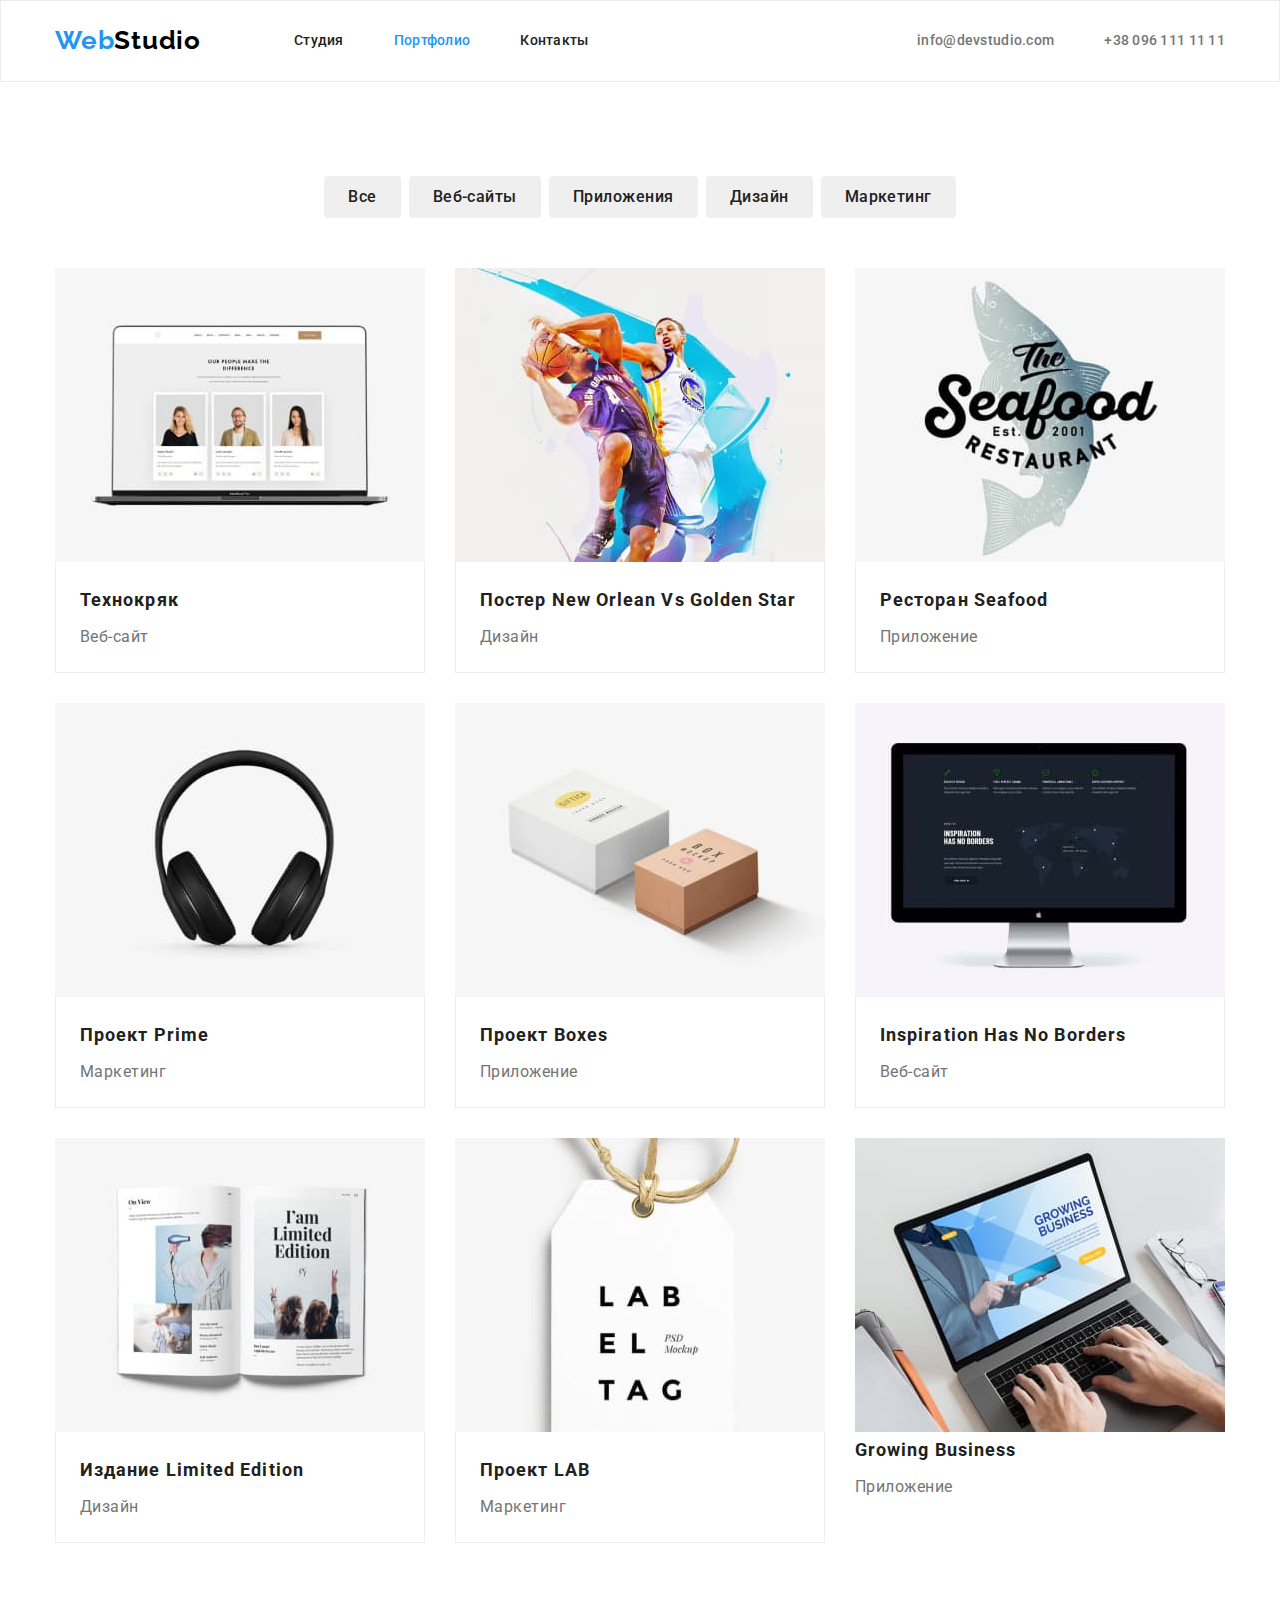
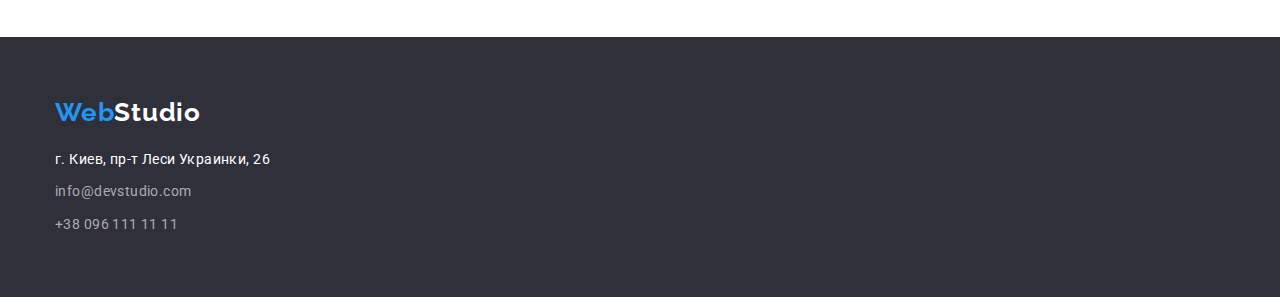
==== portfolio.html @ 3f9f3084 "hero и добавила блок с Клиентами" ====
<!DOCTYPE html>
<html lang="ru">
    <head>
        <meta charset="UTF-8">
        <meta http-equiv="X-UA-Compatible" content="IE=edge">
        <meta name="viewport" content="width=device-width, initial-scale=1.0">
        <title>Портфолио</title>
        <link rel="preconnect" href="https://fonts.googleapis.com">
        <link rel="preconnect" href="https://fonts.gstatic.com" crossorigin>
        <link href="https://fonts.googleapis.com/css2?family=Raleway:wght@700&family=Roboto:wght@400;500;700;900&display=swap"
            rel="stylesheet">
        <link rel="stylesheet" href="./css/modern-normalize.css">
        <link rel="stylesheet" href="./css/style.css">
    </head>

    <body>
        <header class="header">
            <div class="container main-nav">
                <nav class="navigation">
                    <a href="" lang="en" class="logo">Web<span class="logo-black">Studio</span></a>
                    <ul class="header-nav list">
                        <li class="item"><a href="./index.html" class="header-link">Студия</a></li>
                        <li class="item"><a href="" class="header-link current">Портфолио</a></li>
                        <li class="item"><a href="" class="header-link">Контакты</a></li>
                    </ul>
                </nav>
                <ul class="auth-nav list">
                    <li class="item"><a href="mailto:info@devstudio.com" class="auth-link">info@devstudio.com</a></li>
                    <li class="item"><a href="tel:+380961111111" class="auth-link">+38 096 111 11 11</a></li>
                </ul>
            </div>
        </header>

        <main>
            <section class="projects section">
                <div class="container">
                    <h1 class="visually-hidden">Примеры проектов</h1>
                    <ul class="projects-list list">
                         <li class="project-btn-item"><button type="button" class="project-btn">Все</button></li>
                        <li class="project-btn-item"><button type="button" class="project-btn">Веб-сайты</button></li>
                        <li class="project-btn-item"><button type="button" class="project-btn">Приложения</button></li>
                        <li class="project-btn-item"><button type="button" class="project-btn">Дизайн</button></li>
                        <li class="project-btn-item"><button type="button" class="project-btn">Маркетинг</button></li>
                    </ul>
                    
                    
                    <ul class="second-project-list list">
                        <li class="second-project-item">
                            <a href="">
                                <img src="./images/projects/project1.jpg" alt="Сайт пример 1" width="370" height="294">
                                <div class="project-description">
                                    <h2 class="project-title">Технокряк</h2>
                                    <p class="project-text">Веб-сайт</p>
                                </div>
                            </a>
                        </li>
                        <li class="second-project-item">
                            <a href="">
                                <img src="./images/projects/project2.jpg" alt="Дизайна пример 1" width="370" height="294">
                                <div class="project-description">
                                    <h2 class="project-title">Постер New Orlean vs Golden Star</h2>
                                    <p class="project-text">Дизайн</p>
                                </div>
                            </a>
                        </li>
                        <li class="second-project-item">
                            <a href="">
                                <img src="./images/projects/project3.jpg" alt="Приложение пример 1" width="370" height="294">
                                <div class="project-description">
                                    <h2 class="project-title">Ресторан Seafood</h2>
                                    <p class="project-text">Приложение</p>
                                </div>
                            </a>
                        </li>
                        <li class="second-project-item">
                            <a href="">
                                <img src="./images/projects/project4.jpg" alt="Маркетинговый проект пример 1" width="370" height="294">
                                <div class="project-description">
                                    <h2 class="project-title">Проект Prime</h2>
                                    <p class="project-text">Маркетинг</p>
                                </div>
                            </a>
                        </li>
                        <li class="second-project-item">
                            <a href="">
                                <img src="./images/projects/project5.jpg" alt="Приложение пример 2" width="370" height="294">
                                <div class="project-description">
                                    <h2 class="project-title">Проект Boxes</h2>
                                    <p class="project-text">Приложение</p>
                                </div>
                            </a>
                        </li>
                        <li class="second-project-item">
                            <a href="">
                                <img src="./images/projects/project6.jpg" alt="Сайт пример 2" width="370" height="294">
                                <div class="project-description">
                                    <h2 class="project-title">Inspiration has no Borders</h2>
                                    <p class="project-text">Веб-сайт</p>
                                </div>
                            </a>
                        </li>
                        <li class="second-project-item">
                            <a href="">
                                <img src="./images/projects/project7.jpg" alt="Дизайна пример 2" width="370" height="294">
                                <div class="project-description">
                                    <h2 class="project-title">Издание Limited Edition</h2>
                                    <p class="project-text">Дизайн</p>
                                </div>
                            </a>
                        </li>
                        <li class="second-project-item">
                            <a href="">
                                <img src="./images/projects/project8.jpg" alt="Маркетинговый проект пример 2" width="370" height="294">
                                <div class="project-description">
                                    <h2 class="project-title">Проект LAB</h2>
                                    <p class="project-text">Маркетинг</p>
                                </div>
                            </a>
                        </li>
                        <li class="second-project-item">
                            <a href="">
                                <img src="./images/projects/project9.jpg" alt="Приложение пример 3" width="370" height="294">
                                <h2 class="project-title">Growing Business</h2>
                                <p class="project-text">Приложение</p>
                            </a>
                        </li>
                    </ul>
                </div>
            </section>
        </main>

        <footer class="footer">
            <div class="container">
                <a href="" lang="en" class="logo">Web<span class="logo-white">Studio</span></a>
                <address class="contacts">
                    <ul class="footer-list list">
                        <li class="footer-item"><a href="https://goo.gl/maps/sHDZmhukoqg1UG7x9" target="_blank"
                                class="contacts-link-address">г. Киев, пр-т
                                Леси Украинки, 26</a></li>
                        <li class="footer-item"><a href="mailto:info@devstudio.com" class="contacts-link">info@devstudio.com</a>
                        </li>
                        <li class="footer-item"><a href="tel:+380961111111" class="contacts-link">+38 096 111 11 11</a></li>
                    </ul>
                </address>
            </div>
        </footer>
    </body>

</html>
---- css/style.css ----
:root {
  --first-title-color: #212121;
  --second-title-color: #ffffff;
  --first-text-color: #757575;
  --second-text-color: #ffffff;
  --accent-color: #2196f3;
  --first-bg-color: #ffffff;
  --second-bg-color: #2f303a;
  --accent-bg-color: #2196f3;
}

body {
  font-family: 'Roboto', sans-serif;
  color: var(--first-text-color);
  background-color: var(--first-bg-color);
}

.list {
  list-style: none;
}

a {
  text-decoration: none;
}

p,
h1,
h2,
h3,
h4,
h5,
h6 {
  margin: 0;
}

ul {
  margin: 0;
  padding: 0;
}

img {
  display: block;
  min-width: 100%;
}

.visually-hidden {
  position: absolute;
  white-space: nowrap;
  width: 1px;
  height: 1px;
  overflow: hidden;
  border: 0;
  padding: 0;
  clip: rect(0 0 0 0);
  clip-path: inset(50%);
  margin: -1px;
}

.header-link.current {
  color: var(--accent-color);
}

.container {
  width: 1200px;
  padding-left: 15px;
  padding-right: 15px;
  margin: 0 auto;
}

.section {
  padding-top: 94px;
  padding-bottom: 94px;
}

.title {
  font-weight: 700;
  font-size: 36px;
  line-height: 1.16;
  text-align: center;
  letter-spacing: 0.03em;
  color: var(--first-title-color);
}

/* --------HEADER--------- */

.header {
  border: 1px solid #ececec;

  font-weight: 500;
  font-size: 14px;
  line-height: 1.14;
  letter-spacing: 0.02em;
}

.main-nav {
  display: flex;
  align-items: center;
}

.navigation {
  display: flex;
  align-items: center;
}

.logo {
  font-family: Raleway;
  font-weight: 700;
  font-size: 26px;
  line-height: 1.19;
  letter-spacing: 0.03em;
  color: var(--accent-color);
}

.header .logo {
  padding-top: 24px;
  padding-bottom: 25px;
  margin-right: 93px;
}

.logo-black {
  color: #000;
}

.header-nav,
.auth-nav {
  display: flex;
  margin-left: auto;
}

.header-nav .item:not(:first-child),
.auth-nav .item:not(:first-child) {
  margin-left: 50px;
}

.header-link {
  display: block;
  padding-top: 32px;
  padding-bottom: 32px;

  color: var(--first-title-color);
}

.header-link:hover,
.header-link:focus {
  color: var(--accent-color);
}

.auth-link {
  color: var(--first-text-color);
  display: block;
  padding-top: 32px;
  padding-bottom: 32px;
}

.auth-link:hover,
.auth-link:focus {
  color: var(--accent-color);
}

/* --------HERO--------- */

.hero {
  max-width: 1600px;
  height: 600px;
  margin: 0 auto;
  background-image: linear-gradient(rgba(47, 48, 58, 0.4), rgba(47, 48, 58, 0.4)),
    url(../images/hero-img.jpg);
  background-repeat: no-repeat;
  background-position: center;
  background-size: cover;

  text-align: center;
  padding-top: 200px;
  padding-bottom: 200px;
}

.hero-title {
  width: 696px;
  margin-left: auto;
  margin-right: auto;
  margin-bottom: 30px;

  font-weight: 900;
  font-size: 44px;
  line-height: 1.36;
  text-align: center;
  letter-spacing: 0.06em;
  text-transform: uppercase;
  color: var(--second-title-color);
}

.hero-btn {
  padding: 6px 22px;
  border: 1px solid #000000;
  box-sizing: border-box;
  box-shadow: 0px 4px 4px rgba(0, 0, 0, 0.15);
  border-radius: 4px;

  font-weight: 700;
  font-size: 16px;
  line-height: 1.87;
  align-items: center;
  text-align: center;
  letter-spacing: 0.06em;
  color: var(--second-title-color);
  background-color: var(--accent-bg-color);
}

.hero-btn:hover,
.hero-btn:focus {
  border-color: #188ce8;
}

/* -------FEATURES------- */

.features-list {
  display: flex;
}

.features-item {
  width: 270px;
}

.features-item:not(:first-child) {
  margin-left: 30px;
}

.features-title {
  margin-bottom: 10px;

  font-weight: 700;
  font-size: 14px;
  line-height: 1.14;
  letter-spacing: 0.03em;
  text-transform: uppercase;
  color: var(--first-title-color);
}

.features-text {
  font-size: 14px;
  line-height: 1.71;
  letter-spacing: 0.03em;
  color: var(--first-text-color);
}

/* --------SERVICES--------- */

.services {
  padding-top: 0;
}

.services-title {
  margin-bottom: 50px;
}

.services-list {
  display: flex;
  flex-wrap: wrap;
  margin-left: -30px;
  margin-bottom: -30px;
}

.services-item {
  width: calc(100% / 3 - 30px);
  height: auto;
  margin-left: 30px;
  margin-bottom: 30px;
}

/* --------TEAM--------- */

.team {
  background-color: #f5f4fa;
}

.team-list {
  display: flex;
  flex-wrap: wrap;
  margin-left: -30px;
  margin-bottom: -30px;
}

.team-item {
  width: calc(100% / 4 - 30px);
  margin-left: 30px;
  margin-bottom: 30px;
}

.team-title {
  margin-bottom: 50px;
}

.team-member-title {
  margin-bottom: 10px;

  font-weight: 500;
  font-size: 16px;
  line-height: 1.18;
  text-align: center;
  letter-spacing: 0.03em;
  color: var(--first-title-color);
}

.team-member {
  padding-top: 30px;
  padding-bottom: 30px;

  background-color: var(--first-bg-color);
  box-shadow: 0px 1px 3px rgba(0, 0, 0, 0.12), 0px 1px 1px rgba(0, 0, 0, 0.14),
    0px 2px 1px rgba(0, 0, 0, 0.2);
  border-radius: 0px 0px 4px 4px;
}

.team-text {
  font-size: 16px;
  line-height: 1.18;
  text-align: center;
  letter-spacing: 0.03em;
  color: var(--first-text-color);
}

/* --------FOOTER--------- */

.clients-list {
  display: flex;
  flex-wrap: wrap;
  margin-left: -30px;
  margin-bottom: -30px;
}

.clients-item {
  width: calc(100% / 6 - 30px);
  margin-left: 30px;
  margin-bottom: 30px;
}

.clients-title {
  margin-bottom: 50px;
}

.clients-item-icon {
  display: flex;
  justify-content: center;
  align-items: center;
  background-color: #fff;
  border: 2px solid tomato;
}

/* --------FOOTER--------- */

.footer {
  padding-top: 60px;
  padding-bottom: 60px;
  background-color: var(--second-bg-color);
}

.footer .logo {
  display: block;
  margin-bottom: 20px;
}

.logo-white {
  color: #fff;
}

.footer-item:not(:first-child) {
  margin-top: 9px;
}

.contacts-link-address {
  font-style: normal;
  font-size: 14px;
  line-height: 1.71;
  letter-spacing: 0.03em;
  color: var(--second-text-color);
}

.contacts-link {
  font-style: normal;
  font-size: 14px;
  line-height: 1.71;
  letter-spacing: 0.03em;
  color: rgba(255, 255, 255, 0.6);
}

/* --------PROJECT--------- */

.projects-list {
  display: flex;
  justify-content: center;
  margin-bottom: 50px;
}

.project-btn-item:not(:first-child) {
  margin-left: 8px;
}

.project-btn {
  border-radius: 4px;
  padding: 6px 22px;
  border-color: transparent;

  font-weight: 500;
  font-size: 16px;
  line-height: 1.62;
  text-align: center;
  letter-spacing: 0.03em;
  color: var(--first-title-color);
}

.project-btn:hover,
.project-btn:focus {
  color: var(--second-text-color);
  background-color: var(--accent-bg-color);
  cursor: pointer;
}

.second-project-list {
  display: flex;
  flex-wrap: wrap;
  margin-left: -30px;
  margin-bottom: -30px;
}

.second-project-item {
  width: calc(100% / 3 - 30px);
  margin-left: 30px;
  margin-bottom: 30px;
}

.project-description {
  padding: 20px 24px;

  border-left: 1px solid #eeeeee;
  border-right: 1px solid #eeeeee;
  border-bottom: 1px solid #eeeeee;
}

.project-title {
  margin-bottom: 4px;

  font-weight: 700;
  font-size: 18px;
  line-height: 2;
  letter-spacing: 0.06em;
  text-transform: capitalize;
  color: var(--first-title-color);
}

.project-text {
  font-size: 16px;
  line-height: 1.87;
  letter-spacing: 0.03em;
  color: var(--first-text-color);
}
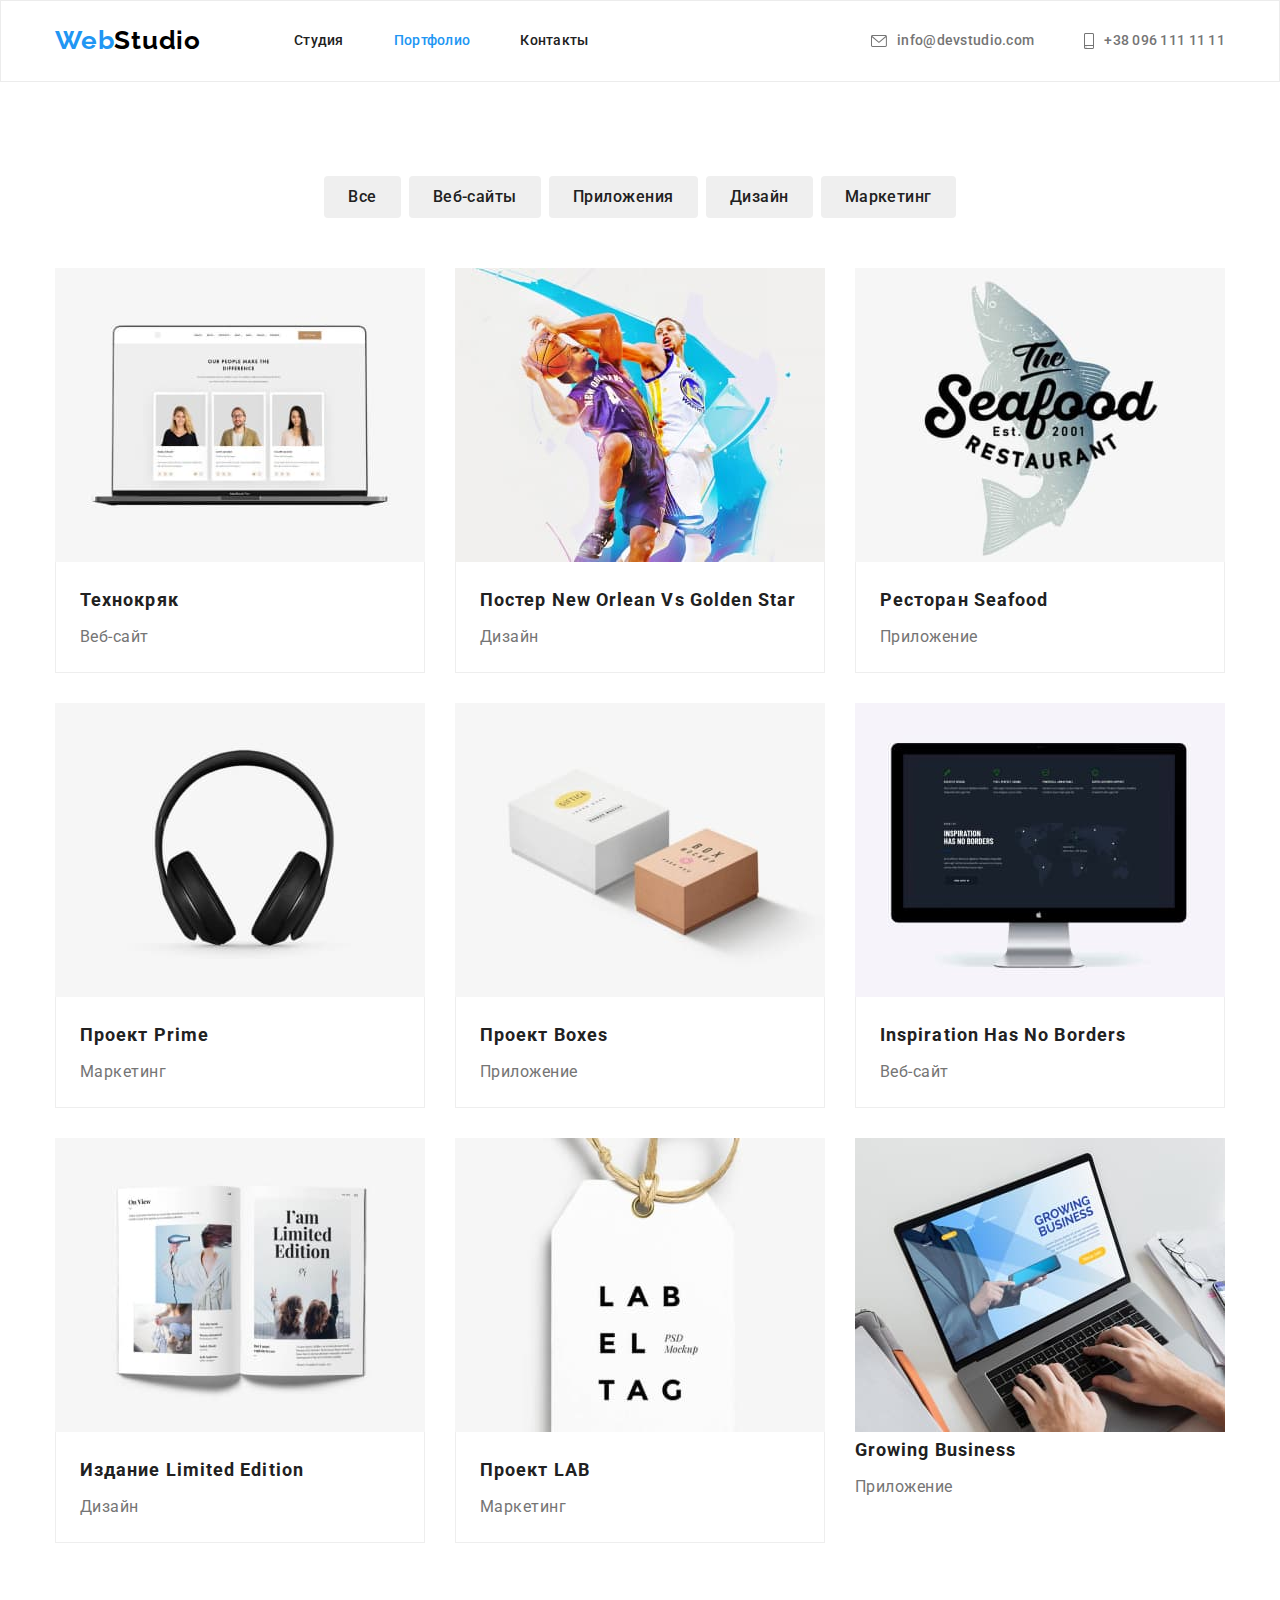
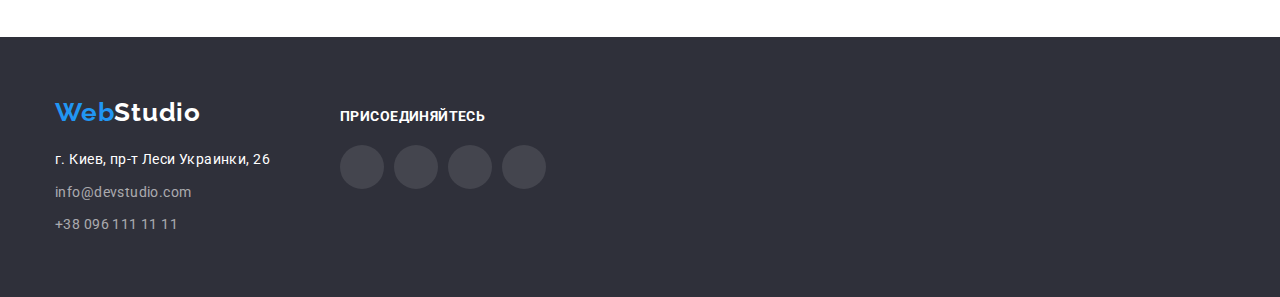
==== commit 1f20f23e: "иконки часть 2" ====
--- a/portfolio.html
+++ b/portfolio.html
@@ -25,8 +25,18 @@
                     </ul>
                 </nav>
                 <ul class="auth-nav list">
-                    <li class="item"><a href="mailto:info@devstudio.com" class="auth-link">info@devstudio.com</a></li>
-                    <li class="item"><a href="tel:+380961111111" class="auth-link">+38 096 111 11 11</a></li>
+                    <li class="item"><a href="mailto:info@devstudio.com" class="auth-link">
+                            <svg class="icon-header" width="16" height="12">
+                                <use href="./images/icons/symbol-defs.svg#icon-envelope"></use>
+                            </svg>
+                            info@devstudio.com
+                        </a></li>
+                    <li class="item"><a href="tel:+380961111111" class="auth-link">
+                            <svg class="icon-header" width="10" height="16">
+                                <use href="./images/icons/symbol-defs.svg#icon-smartphone"></use>
+                            </svg>
+                            +38 096 111 11 11
+                        </a></li>
                 </ul>
             </div>
         </header>
@@ -130,18 +140,46 @@
         </main>
 
         <footer class="footer">
-            <div class="container">
-                <a href="" lang="en" class="logo">Web<span class="logo-white">Studio</span></a>
-                <address class="contacts">
-                    <ul class="footer-list list">
-                        <li class="footer-item"><a href="https://goo.gl/maps/sHDZmhukoqg1UG7x9" target="_blank"
-                                class="contacts-link-address">г. Киев, пр-т
-                                Леси Украинки, 26</a></li>
-                        <li class="footer-item"><a href="mailto:info@devstudio.com" class="contacts-link">info@devstudio.com</a>
-                        </li>
-                        <li class="footer-item"><a href="tel:+380961111111" class="contacts-link">+38 096 111 11 11</a></li>
+            <div class="container footer-main">
+                <div class="footer-address">
+                    <a href="" lang="en" class="logo">Web<span class="logo-white">Studio</span></a>
+                    <address class="contacts">
+                        <ul class="footer-list list">
+                            <li class="footer-item"><a href="https://goo.gl/maps/sHDZmhukoqg1UG7x9" target="_blank"
+                                    class="contacts-link-address">г. Киев, пр-т
+                                    Леси Украинки, 26</a></li>
+                            <li class="footer-item"><a href="mailto:info@devstudio.com"
+                                    class="contacts-link">info@devstudio.com</a>
+                            </li>
+                            <li class="footer-item"><a href="tel:+380961111111" class="contacts-link">+38 096 111 11 11</a></li>
+                        </ul>
+                    </address>
+                </div>
+                <div class="footer-social">
+                    <p class="footer-social-text">присоединяйтесь</p>
+                    <ul class="footer-social-list list">
+                        <li class="footer-social-item"><a href="" class="footer-social-link">
+                                <svg class="footer-social-icon" width="20" height="20"></svg>
+                                <use href="./images/icons/symbol-defs.svg#icon-instagram-white"></use>
+                                </svg>
+                            </a></li>
+                        <li class="footer-social-item"><a href="" class="footer-social-link">
+                                <svg class="footer-social-icon" width="20" height="20"></svg>
+                                <use href="./images/icons/symbol-defs.svg#icon-twitter-white"></use>
+                                </svg>
+                            </a></li>
+                        <li class="footer-social-item"><a href="" class="footer-social-link">
+                                <svg class="footer-social-icon" width="20" height="20"></svg>
+                                <use href="./images/icons/symbol-defs.svg#icon-facebook-white"></use>
+                                </svg>
+                            </a></li>
+                        <li class="footer-social-item"><a href="" class="footer-social-link">
+                                <svg class="footer-social-icon" width="20" height="20"></svg>
+                                <use href="./images/icons/symbol-defs.svg#icon-linkedin-white"></use>
+                                </svg>
+                            </a></li>
                     </ul>
-                </address>
+                </div>
             </div>
         </footer>
     </body>
--- a/css/style.css
+++ b/css/style.css
@@ -124,6 +124,8 @@
 .header-nav,
 .auth-nav {
   display: flex;
+  justify-content: center;
+  align-items: center;
   margin-left: auto;
 }
 
@@ -147,7 +149,9 @@
 
 .auth-link {
   color: var(--first-text-color);
-  display: block;
+  display: flex;
+  justify-content: center;
+  align-items: center;
   padding-top: 32px;
   padding-bottom: 32px;
 }
@@ -155,6 +159,11 @@
 .auth-link:hover,
 .auth-link:focus {
   color: var(--accent-color);
+}
+
+.icon-header {
+  fill: currentColor;
+  margin-right: 10px;
 }
 
 /* --------HERO--------- */
@@ -225,6 +234,24 @@
   margin-left: 30px;
 }
 
+.features-item {
+  display: block;
+}
+
+.features-item-icons {
+  display: flex;
+  justify-content: center;
+  align-items: center;
+  margin-bottom: 30px;
+  height: 120px;
+  background-color: #f5f4fa;
+  border-radius: 4px;
+}
+
+.features-item-icons {
+  color: currentColor;
+}
+
 .features-title {
   margin-bottom: 10px;
 
@@ -317,9 +344,40 @@
   text-align: center;
   letter-spacing: 0.03em;
   color: var(--first-text-color);
-}
-
-/* --------FOOTER--------- */
+  margin-bottom: 16px;
+}
+
+.team-social-list {
+  display: flex;
+  justify-content: center;
+  align-items: center;
+}
+
+.team-social-link {
+  display: flex;
+  justify-content: center;
+  align-items: center;
+  width: 44px;
+  height: 44px;
+  border-radius: 50%;
+  color: #afb1b8;
+}
+
+.team-social-icon {
+  fill: currentColor;
+}
+
+.team-social-link:hover,
+.team-social-link:focus {
+  background-color: var(--accent-bg-color);
+  color: var(--second-text-color);
+}
+
+.team-social-item:not(:first-child) {
+  margin-left: 10px;
+}
+
+/* --------CLIENT--------- */
 
 .clients-list {
   display: flex;
@@ -338,49 +396,27 @@
   margin-bottom: 50px;
 }
 
+.clients-item-link {
+  display: flex;
+  justify-content: center;
+  align-items: center;
+  background-color: #fff;
+  border: 1px solid #afb1b8;
+  color: #afb1b8;
+
+  min-width: 170px;
+  height: 92px;
+  padding: 16px 32px;
+}
+
+.clients-item-link:focus,
+.clients-item-link:hover {
+  color: var(--accent-color);
+  border: 1px solid var(--accent-color);
+}
+
 .clients-item-icon {
-  display: flex;
-  justify-content: center;
-  align-items: center;
-  background-color: #fff;
-  border: 2px solid tomato;
-}
-
-/* --------FOOTER--------- */
-
-.footer {
-  padding-top: 60px;
-  padding-bottom: 60px;
-  background-color: var(--second-bg-color);
-}
-
-.footer .logo {
-  display: block;
-  margin-bottom: 20px;
-}
-
-.logo-white {
-  color: #fff;
-}
-
-.footer-item:not(:first-child) {
-  margin-top: 9px;
-}
-
-.contacts-link-address {
-  font-style: normal;
-  font-size: 14px;
-  line-height: 1.71;
-  letter-spacing: 0.03em;
-  color: var(--second-text-color);
-}
-
-.contacts-link {
-  font-style: normal;
-  font-size: 14px;
-  line-height: 1.71;
-  letter-spacing: 0.03em;
-  color: rgba(255, 255, 255, 0.6);
+  fill: currentColor;
 }
 
 /* --------PROJECT--------- */
@@ -413,6 +449,9 @@
   color: var(--second-text-color);
   background-color: var(--accent-bg-color);
   cursor: pointer;
+  box-shadow: 0px 3px 1px rgba(0, 0, 0, 0.1), 0px 1px 2px rgba(0, 0, 0, 0.08),
+    0px 2px 2px rgba(0, 0, 0, 0.12);
+  border-radius: 4px;
 }
 
 .second-project-list {
@@ -426,6 +465,11 @@
   width: calc(100% / 3 - 30px);
   margin-left: 30px;
   margin-bottom: 30px;
+}
+.second-project-item:focus,
+.second-project-item:hover {
+  box-shadow: 0px 1px 1px rgba(0, 0, 0, 0.12), 0px 4px 4px rgba(0, 0, 0, 0.06),
+    1px 4px 6px rgba(0, 0, 0, 0.16);
 }
 
 .project-description {
@@ -453,3 +497,90 @@
   letter-spacing: 0.03em;
   color: var(--first-text-color);
 }
+
+/* --------FOOTER--------- */
+
+.footer {
+  padding-top: 60px;
+  padding-bottom: 60px;
+  background-color: var(--second-bg-color);
+}
+
+.footer-main {
+  display: flex;
+  align-items: baseline;
+}
+
+.footer .logo {
+  display: block;
+  margin-bottom: 20px;
+}
+
+.logo-white {
+  color: #fff;
+}
+
+.footer-item:not(:first-child) {
+  margin-top: 9px;
+}
+
+.contacts-link-address {
+  font-style: normal;
+  font-size: 14px;
+  line-height: 1.71;
+  letter-spacing: 0.03em;
+  color: var(--second-text-color);
+}
+
+.contacts-link {
+  font-style: normal;
+  font-size: 14px;
+  line-height: 1.71;
+  letter-spacing: 0.03em;
+  color: rgba(255, 255, 255, 0.6);
+}
+
+.footer-social {
+  margin-left: 70px;
+}
+
+.footer-social-text {
+  font-weight: 700;
+  font-size: 14px;
+  line-height: 1.14;
+  letter-spacing: 0.03em;
+  text-transform: uppercase;
+  color: var(--second-text-color);
+
+  margin-bottom: 20px;
+}
+
+.footer-social-list {
+  display: flex;
+  justify-content: center;
+  align-items: center;
+}
+
+.footer-social-link {
+  display: flex;
+  justify-content: center;
+  align-items: center;
+  width: 44px;
+  height: 44px;
+  border-radius: 50%;
+  background: rgba(255, 255, 255, 0.1);
+  color: var(--second-text-color);
+}
+
+.footer-social-item:not(:first-child) {
+  margin-left: 10px;
+}
+
+.footer-social-link:hover,
+.footer-social-link:focus {
+  background-color: var(--accent-bg-color);
+}
+
+.footer-social-icon {
+  fill: currentColor;
+}
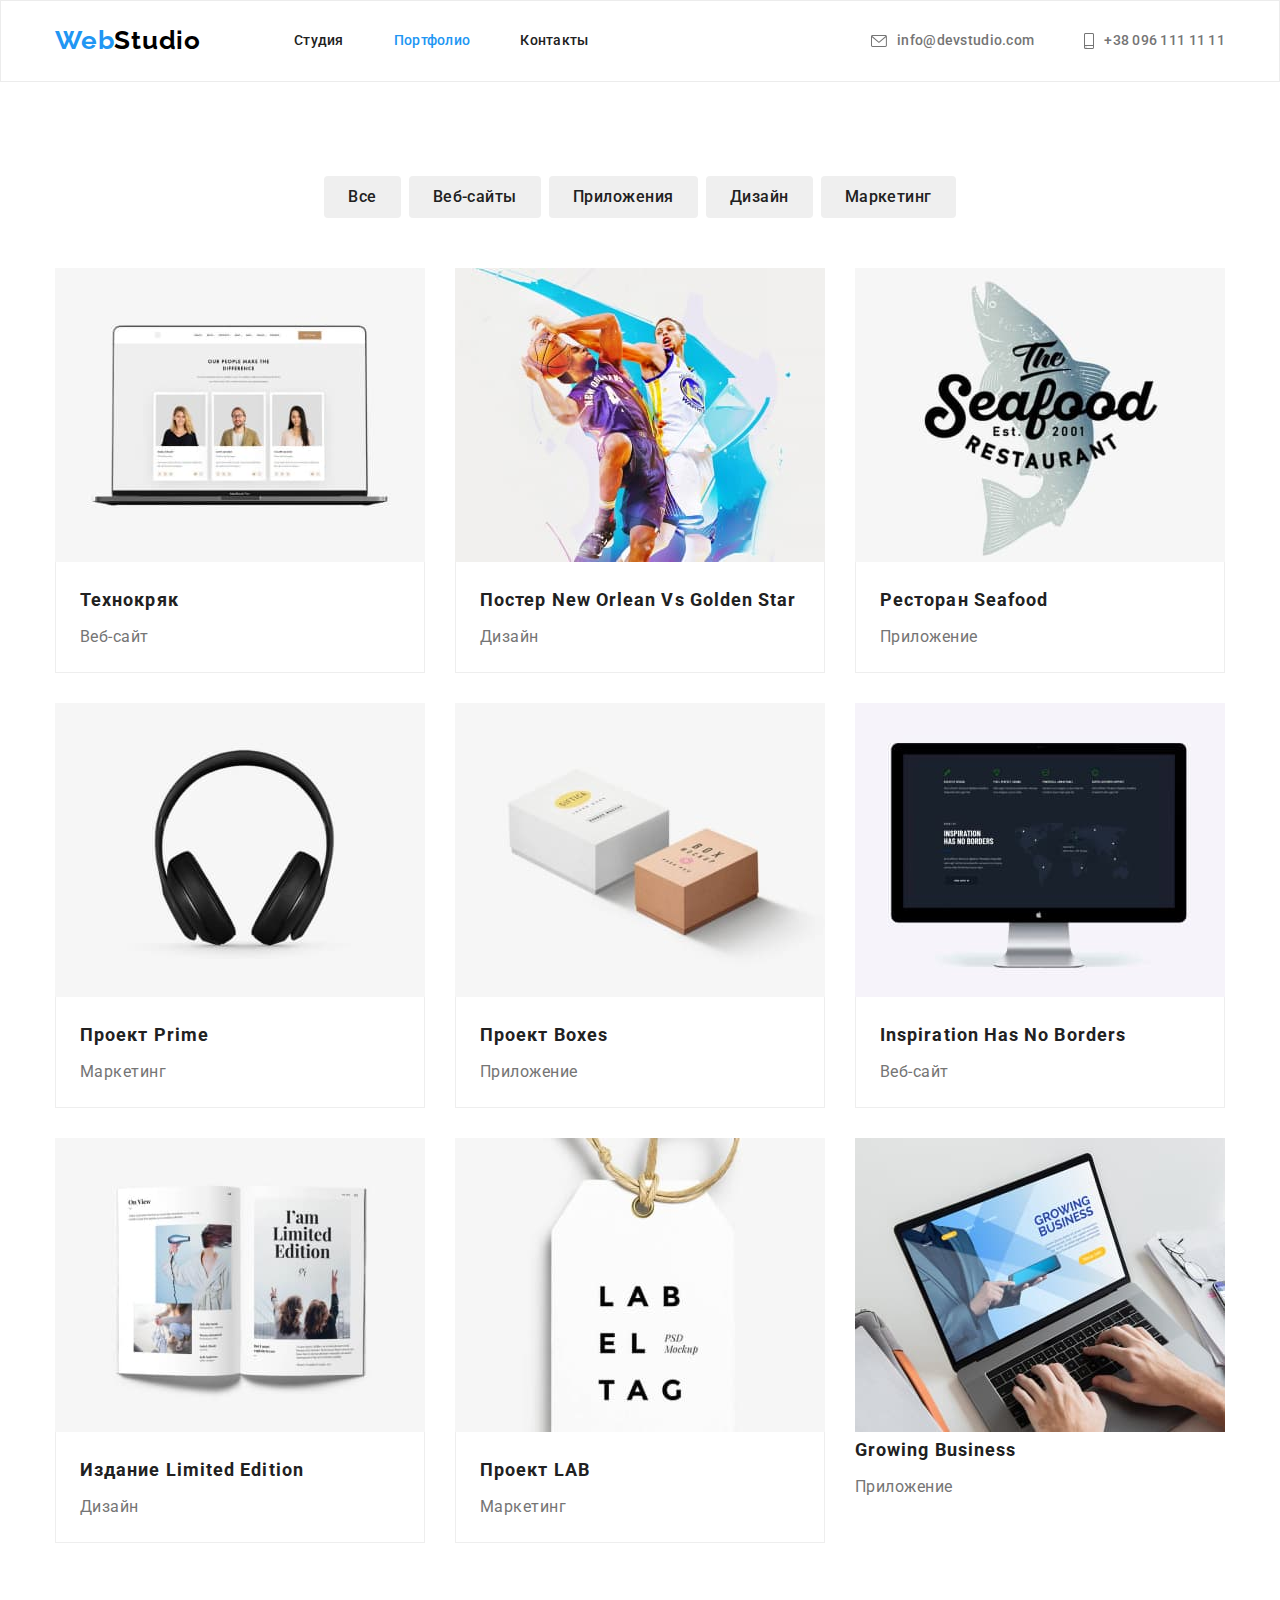
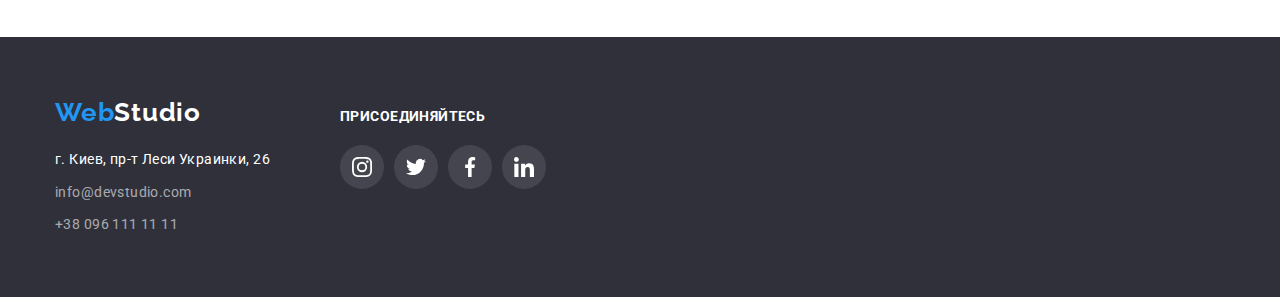
==== commit 02e4a584: "Иконки в футере" ====
--- a/portfolio.html
+++ b/portfolio.html
@@ -158,26 +158,34 @@
                 <div class="footer-social">
                     <p class="footer-social-text">присоединяйтесь</p>
                     <ul class="footer-social-list list">
-                        <li class="footer-social-item"><a href="" class="footer-social-link">
-                                <svg class="footer-social-icon" width="20" height="20"></svg>
-                                <use href="./images/icons/symbol-defs.svg#icon-instagram-white"></use>
+                        <li class="footer-social-item">
+                            <a href="" class="footer-social-link">
+                                <svg class="footer-social-icon" width="20" height="20">
+                                    <use href="./images/icons/symbol-defs.svg#icon-instagram-white"></use>
                                 </svg>
-                            </a></li>
-                        <li class="footer-social-item"><a href="" class="footer-social-link">
-                                <svg class="footer-social-icon" width="20" height="20"></svg>
-                                <use href="./images/icons/symbol-defs.svg#icon-twitter-white"></use>
+                            </a>
+                        </li>
+                        <li class="footer-social-item">
+                            <a href="" class="footer-social-link">
+                                <svg class="footer-social-icon" width="20" height="20">
+                                    <use href="./images/icons/symbol-defs.svg#icon-twitter-white"></use>
                                 </svg>
-                            </a></li>
-                        <li class="footer-social-item"><a href="" class="footer-social-link">
-                                <svg class="footer-social-icon" width="20" height="20"></svg>
-                                <use href="./images/icons/symbol-defs.svg#icon-facebook-white"></use>
+                            </a>
+                        </li>
+                        <li class="footer-social-item">
+                            <a href="" class="footer-social-link">
+                                <svg class="footer-social-icon" width="20" height="20">
+                                    <use href="./images/icons/symbol-defs.svg#icon-facebook-white"></use>
                                 </svg>
-                            </a></li>
-                        <li class="footer-social-item"><a href="" class="footer-social-link">
-                                <svg class="footer-social-icon" width="20" height="20"></svg>
-                                <use href="./images/icons/symbol-defs.svg#icon-linkedin-white"></use>
+                            </a>
+                        </li>
+                        <li class="footer-social-item">
+                            <a href="" class="footer-social-link">
+                                <svg class="footer-social-icon" width="20" height="20">
+                                    <use href="./images/icons/symbol-defs.svg#icon-linkedin-white"></use>
                                 </svg>
-                            </a></li>
+                            </a>
+                        </li>
                     </ul>
                 </div>
             </div>
--- a/css/style.css
+++ b/css/style.css
@@ -572,15 +572,15 @@
   color: var(--second-text-color);
 }
 
-.footer-social-item:not(:first-child) {
-  margin-left: 10px;
-}
-
 .footer-social-link:hover,
 .footer-social-link:focus {
   background-color: var(--accent-bg-color);
 }
 
+.footer-social-item:not(:first-child) {
+  margin-left: 10px;
+}
+
 .footer-social-icon {
   fill: currentColor;
 }
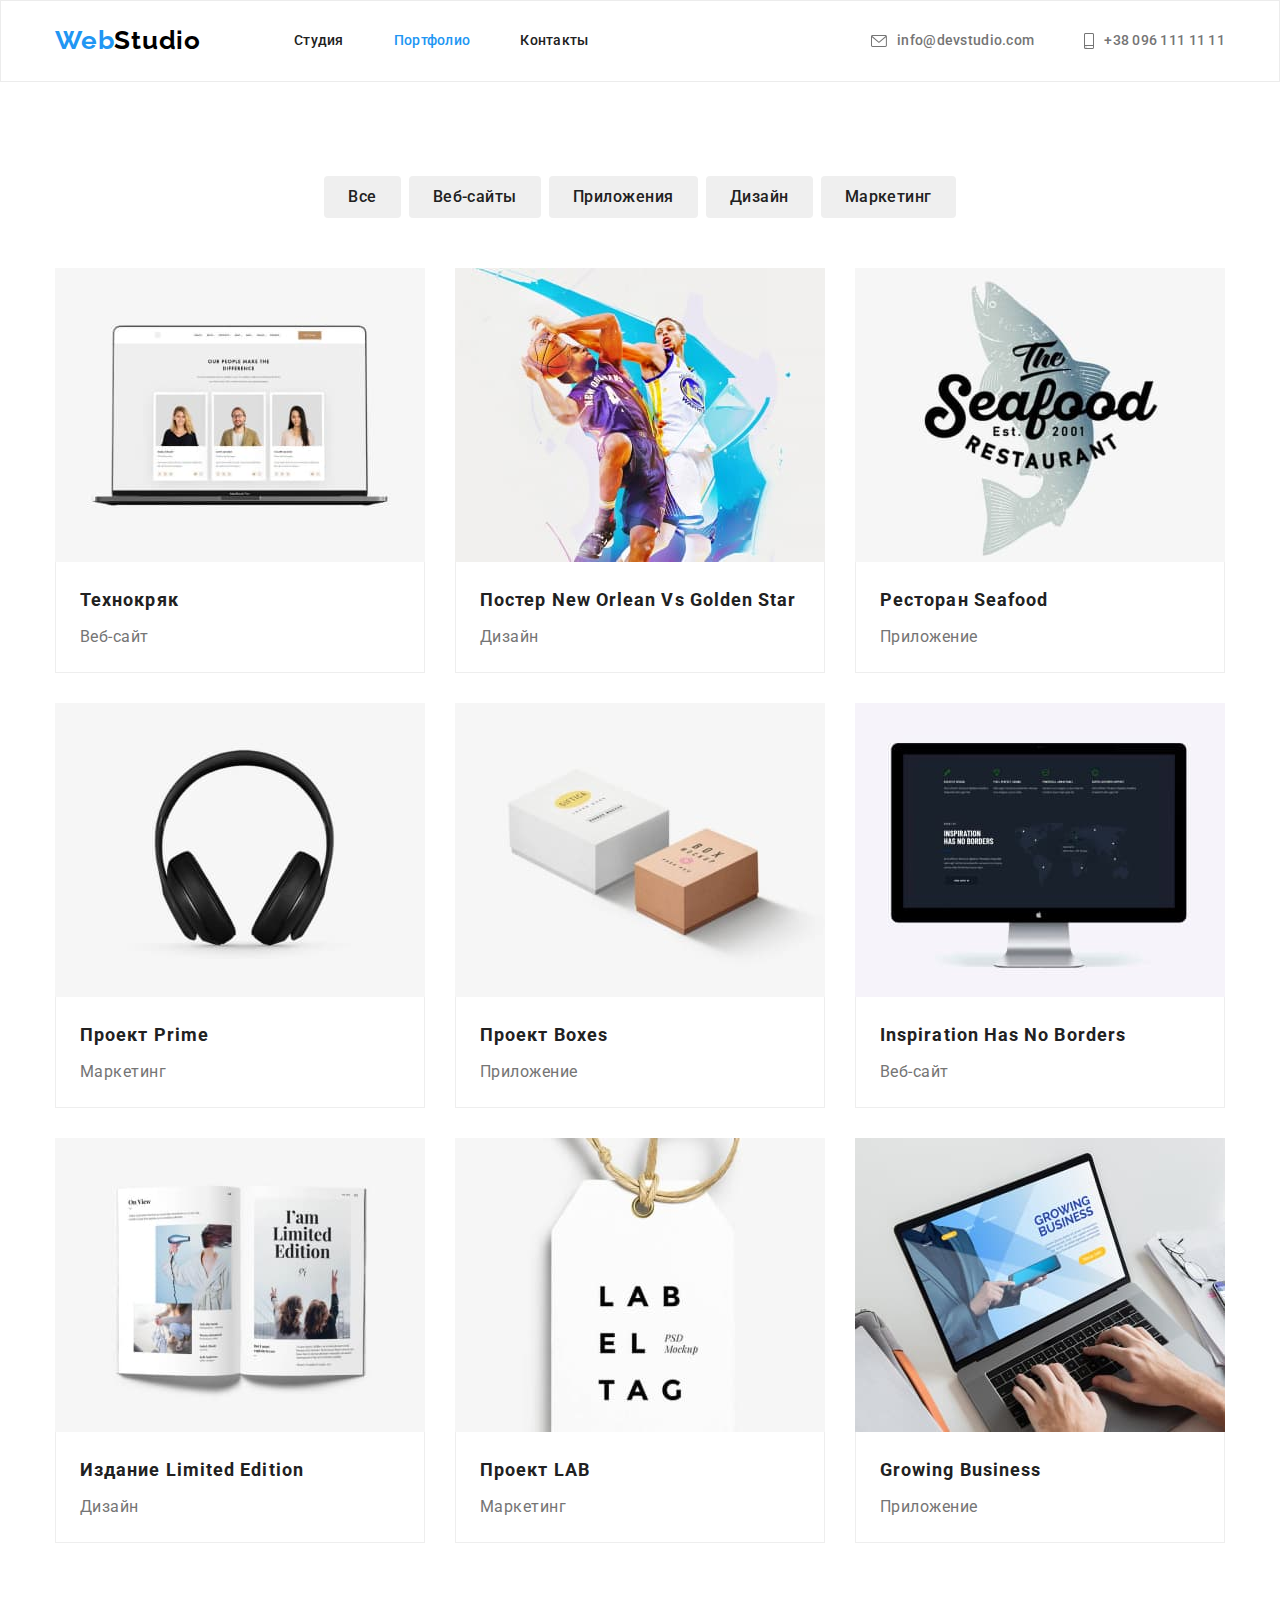
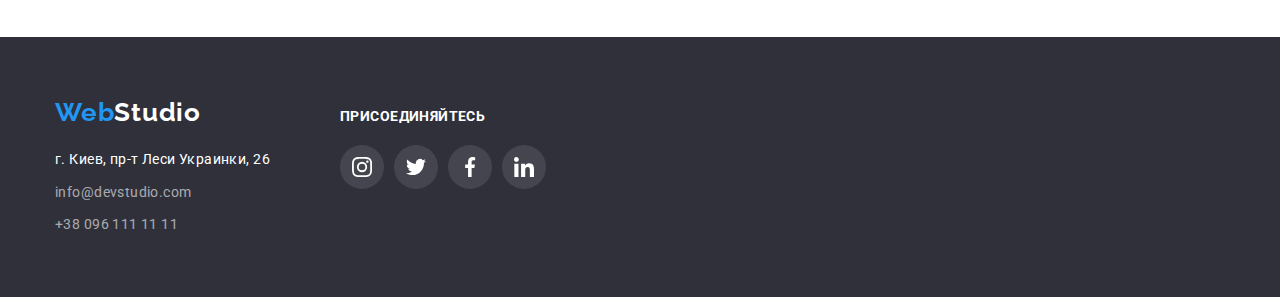
==== commit 6c955747: "Коррект по ОС от ментора" ====
--- a/portfolio.html
+++ b/portfolio.html
@@ -56,7 +56,7 @@
                     
                     <ul class="second-project-list list">
                         <li class="second-project-item">
-                            <a href="">
+                            <a href="" class="project-link">
                                 <img src="./images/projects/project1.jpg" alt="Сайт пример 1" width="370" height="294">
                                 <div class="project-description">
                                     <h2 class="project-title">Технокряк</h2>
@@ -65,7 +65,7 @@
                             </a>
                         </li>
                         <li class="second-project-item">
-                            <a href="">
+                            <a href="" class="project-link">
                                 <img src="./images/projects/project2.jpg" alt="Дизайна пример 1" width="370" height="294">
                                 <div class="project-description">
                                     <h2 class="project-title">Постер New Orlean vs Golden Star</h2>
@@ -74,7 +74,7 @@
                             </a>
                         </li>
                         <li class="second-project-item">
-                            <a href="">
+                            <a href="" class="project-link">
                                 <img src="./images/projects/project3.jpg" alt="Приложение пример 1" width="370" height="294">
                                 <div class="project-description">
                                     <h2 class="project-title">Ресторан Seafood</h2>
@@ -83,7 +83,7 @@
                             </a>
                         </li>
                         <li class="second-project-item">
-                            <a href="">
+                            <a href="" class="project-link">
                                 <img src="./images/projects/project4.jpg" alt="Маркетинговый проект пример 1" width="370" height="294">
                                 <div class="project-description">
                                     <h2 class="project-title">Проект Prime</h2>
@@ -92,7 +92,7 @@
                             </a>
                         </li>
                         <li class="second-project-item">
-                            <a href="">
+                            <a href="" class="project-link">
                                 <img src="./images/projects/project5.jpg" alt="Приложение пример 2" width="370" height="294">
                                 <div class="project-description">
                                     <h2 class="project-title">Проект Boxes</h2>
@@ -101,7 +101,7 @@
                             </a>
                         </li>
                         <li class="second-project-item">
-                            <a href="">
+                            <a href="" class="project-link">
                                 <img src="./images/projects/project6.jpg" alt="Сайт пример 2" width="370" height="294">
                                 <div class="project-description">
                                     <h2 class="project-title">Inspiration has no Borders</h2>
@@ -110,7 +110,7 @@
                             </a>
                         </li>
                         <li class="second-project-item">
-                            <a href="">
+                            <a href="" class="project-link">
                                 <img src="./images/projects/project7.jpg" alt="Дизайна пример 2" width="370" height="294">
                                 <div class="project-description">
                                     <h2 class="project-title">Издание Limited Edition</h2>
@@ -119,7 +119,7 @@
                             </a>
                         </li>
                         <li class="second-project-item">
-                            <a href="">
+                            <a href="" class="project-link">
                                 <img src="./images/projects/project8.jpg" alt="Маркетинговый проект пример 2" width="370" height="294">
                                 <div class="project-description">
                                     <h2 class="project-title">Проект LAB</h2>
@@ -128,10 +128,12 @@
                             </a>
                         </li>
                         <li class="second-project-item">
-                            <a href="">
+                            <a href="" class="project-link">
                                 <img src="./images/projects/project9.jpg" alt="Приложение пример 3" width="370" height="294">
-                                <h2 class="project-title">Growing Business</h2>
-                                <p class="project-text">Приложение</p>
+                                <div class="project-description">
+                                    <h2 class="project-title">Growing Business</h2>
+                                    <p class="project-text">Приложение</p>
+                                </div>
                             </a>
                         </li>
                     </ul>
--- a/css/style.css
+++ b/css/style.css
@@ -402,11 +402,11 @@
   align-items: center;
   background-color: #fff;
   border: 1px solid #afb1b8;
+  border-radius: 4px;
   color: #afb1b8;
 
   min-width: 170px;
   height: 92px;
-  padding: 16px 32px;
 }
 
 .clients-item-link:focus,
@@ -466,8 +466,13 @@
   margin-left: 30px;
   margin-bottom: 30px;
 }
-.second-project-item:focus,
-.second-project-item:hover {
+
+.project-link {
+  display: block;
+}
+
+.project-link:focus,
+.project-link:hover {
   box-shadow: 0px 1px 1px rgba(0, 0, 0, 0.12), 0px 4px 4px rgba(0, 0, 0, 0.06),
     1px 4px 6px rgba(0, 0, 0, 0.16);
 }
